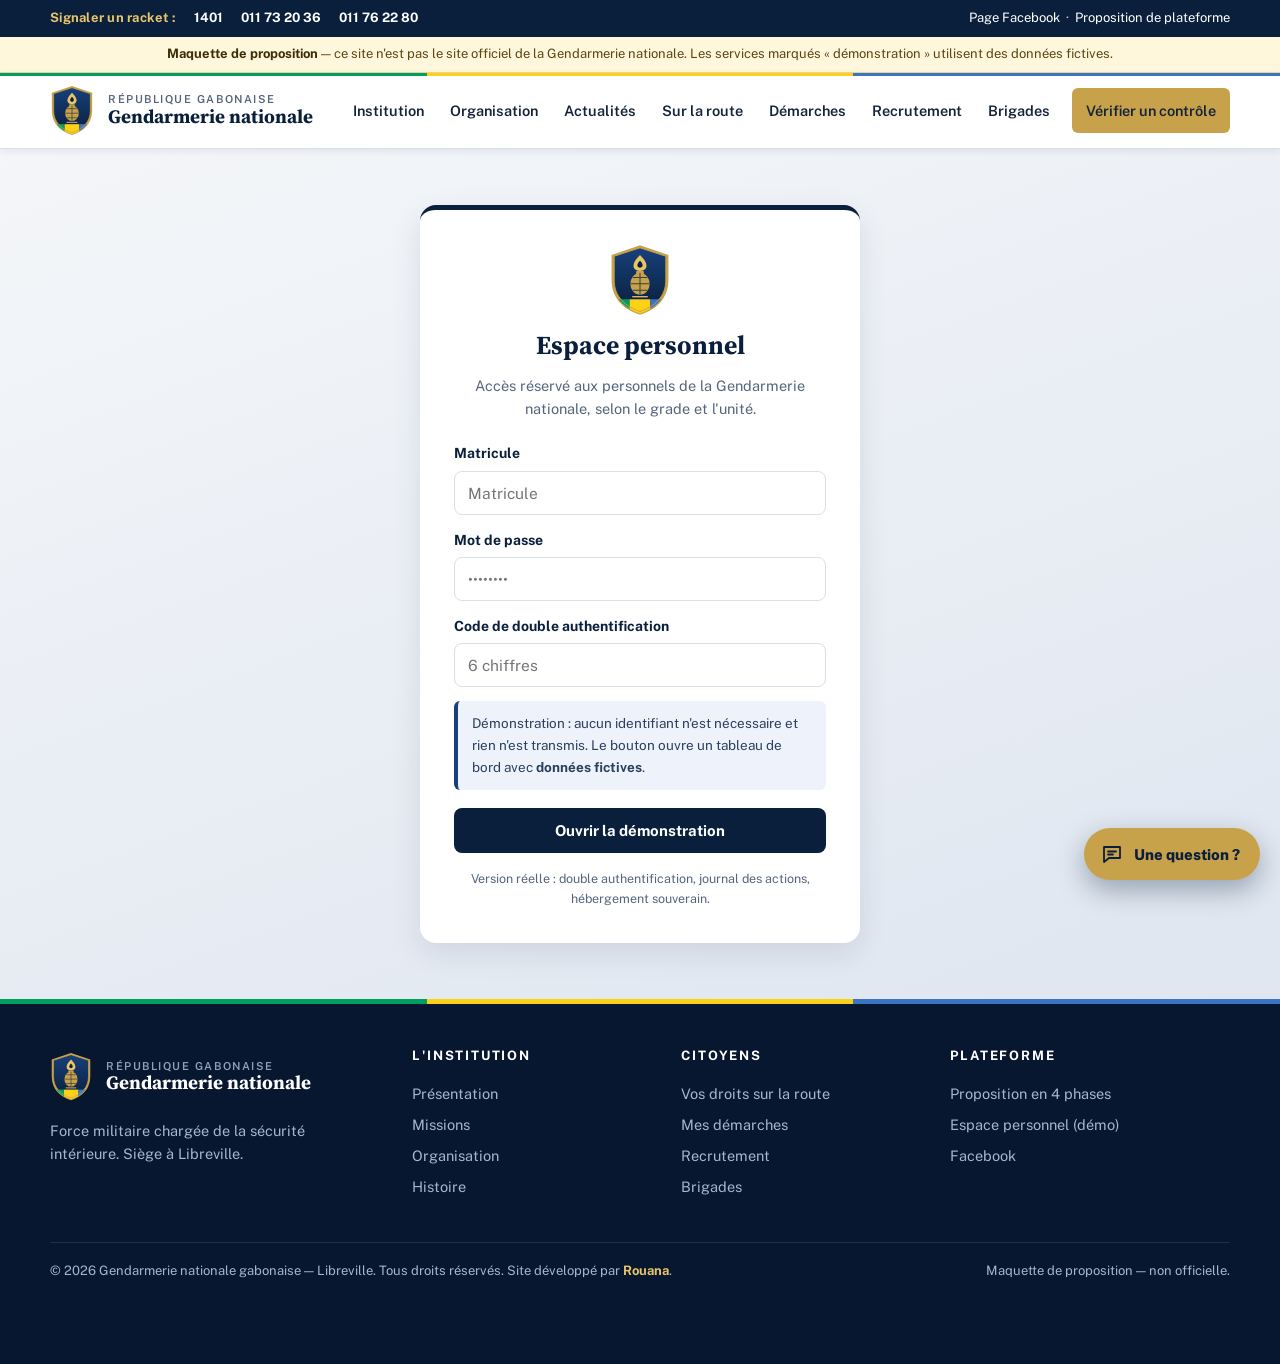
==== espace.html @ d7d55af2 "Maquette de site institutionnel — Gendarmerie nationale gabonaise Co-Authored-By: Claude <noreply@an" ====
<!doctype html>
<html lang="fr">
<head>
<meta charset="utf-8">
<meta name="viewport" content="width=device-width,initial-scale=1">
<title>Espace personnel (démonstration) — Gendarmerie nationale</title>
<meta name="description" content="Démonstration de l’espace de gestion interne sécurisé de la Gendarmerie nationale gabonaise, avec données fictives.">
<meta property="og:title" content="Espace personnel (démonstration) — Gendarmerie nationale">
<meta property="og:description" content="Un site officiel au service des citoyens : numéros utiles, vérification des contrôles, signalement, recrutement.">
<meta name="theme-color" content="#0a1f3c">
<link rel="icon" href="assets/img/emblem.svg" type="image/svg+xml">
<link rel="preconnect" href="https://fonts.googleapis.com">
<link rel="preconnect" href="https://fonts.gstatic.com" crossorigin>
<link href="https://fonts.googleapis.com/css2?family=Public+Sans:wght@400;500;600;700;800&family=Source+Serif+4:ital,opsz,wght@0,8..60,600;0,8..60,700;1,8..60,600&display=swap" rel="stylesheet">
<link rel="stylesheet" href="assets/css/style.css">
</head>
<body>
<a class="skip" href="#contenu">Aller au contenu</a>

<div class="util">
  <div class="wrap">
    <div class="util__sos"><strong>Signaler un racket :</strong>
      <a class="num" href="tel:1401">1401</a>
      <a class="num" href="tel:+24101732036">011 73 20 36</a>
      <a class="num" href="tel:+24101762280">011 76 22 80</a>
    </div>
    <div class="util__r"><a href="https://www.facebook.com/people/Gendarmerie-Nationale-Gabonaise-Officielle/100068923221450/" target="_blank" rel="noopener">Page Facebook</a> &nbsp;·&nbsp; <a href="plateforme.html">Proposition de plateforme</a></div>
  </div>
</div>
<div class="maquette"><b>Maquette de proposition</b> — ce site n'est pas le site officiel de la Gendarmerie nationale. Les services marqués « démonstration » utilisent des données fictives.</div>

<header class="header">
  <div class="tricolor" style="position:absolute;left:0;right:0;top:0;height:3px"></div>
  <div class="wrap">
    <a class="brand" href="index.html" aria-label="Gendarmerie nationale gabonaise — accueil">
      <img src="assets/img/emblem.svg" alt="">
      <span class="brand__t"><small>République gabonaise</small><b>Gendarmerie nationale</b></span>
    </a>
    <nav class="nav" id="nav" aria-label="Navigation principale">
      <a href="index.html#institution">Institution</a>
      <a href="index.html#organisation">Organisation</a>
      <a href="index.html#actualites">Actualités</a>
      <a href="index.html#route">Sur la route</a>
      <a href="index.html#demarches">Démarches</a>
      <a href="index.html#recrutement">Recrutement</a>
      <a href="index.html#brigades">Brigades</a>
      <a class="btn btn--gold btn--sm" href="index.html#route" style="margin-left:8px">Vérifier un contrôle</a>
    </nav>
    <button class="burger" id="burger" aria-label="Ouvrir le menu" aria-expanded="false"><span></span><span></span><span></span></button>
  </div>
</header>

<main id="contenu">
<div class="login" id="login">
  <div class="login__c">
    <img class="em" src="assets/img/emblem.svg" alt="">
    <h1>Espace personnel</h1>
    <p class="sub">Accès réservé aux personnels de la Gendarmerie nationale, selon le grade et l'unité.</p>
    <form id="login-f">
      <div class="fld"><label for="l-mat">Matricule</label><input id="l-mat" type="text" placeholder="Matricule" autocomplete="off"></div>
      <div class="fld"><label for="l-pw">Mot de passe</label><input id="l-pw" type="password" placeholder="••••••••" autocomplete="off"></div>
      <div class="fld"><label for="l-2fa">Code de double authentification</label><input id="l-2fa" type="text" inputmode="numeric" placeholder="6 chiffres" autocomplete="off"></div>
      <div class="notice">Démonstration : aucun identifiant n'est nécessaire et rien n'est transmis. Le bouton ouvre un tableau de bord avec <b>données fictives</b>.</div>
      <button class="btn btn--navy" type="submit" style="width:100%">Ouvrir la démonstration</button>
    </form>
    <p style="font-size:12.5px;color:var(--muted);text-align:center;margin:16px 0 0">Version réelle : double authentification, journal des actions, hébergement souverain.</p>
  </div>
</div>

<div class="dash" id="dash">
  <div class="dash__top"><div class="wrap">
    <div class="who">Connecté en tant que <b>Commandement — démonstration</b> · données fictives</div>
    <button class="btn btn--out btn--sm" id="logout" type="button">Se déconnecter</button>
  </div></div>
  <div class="wrap dash__layout">
    <nav class="side" aria-label="Modules">
      <a class="on" href="#" onclick="return false"><svg width="18" height="18"><use href="assets/img/icons.svg#i-grid"/></svg>Tableau de bord</a>
      <a href="#" onclick="return false"><svg width="18" height="18"><use href="assets/img/icons.svg#i-doc"/></svg>Ordres de mission</a>
      <a href="#" onclick="return false"><svg width="18" height="18"><use href="assets/img/icons.svg#i-wallet"/></svg>Contrôles et amendes</a>
      <a href="#" onclick="return false"><svg width="18" height="18"><use href="assets/img/icons.svg#i-alert"/></svg>Signalements</a>
      <a href="#" onclick="return false"><svg width="18" height="18"><use href="assets/img/icons.svg#i-users"/></svg>Recrutement</a>
      <a href="#" onclick="return false"><svg width="18" height="18"><use href="assets/img/icons.svg#i-badge"/></svg>Ressources humaines</a>
      <a href="#" onclick="return false"><svg width="18" height="18"><use href="assets/img/icons.svg#i-pin"/></svg>Brigades</a>
    </nav>
    <div>
      <div class="kpis">
        <div class="kpi"><small>Ordres de mission actifs</small><b>128</b><i class="up">exemple</i></div>
        <div class="kpi"><small>Amendes avec quittance</small><b>100 %</b><i class="up">objectif</i></div>
        <div class="kpi"><small>Signalements en cours</small><b>17</b><i class="dn">exemple</i></div>
        <div class="kpi"><small>Recrues suivies</small><b>954</b><i class="up">programme 2026</i></div>
      </div>
      <div class="panels">
        <div class="panel"><h3>Ordres de mission par légion (exemple)</h3>
          <div class="bars">
            <div class="bar-r"><span>Ouest</span><span class="tr"><i style="width:82%"></i></span><b>41</b></div>
            <div class="bar-r"><span>Centre-Ouest</span><span class="tr"><i style="width:56%"></i></span><b>28</b></div>
            <div class="bar-r"><span>Est</span><span class="tr"><i style="width:44%"></i></span><b>22</b></div>
            <div class="bar-r"><span>Nord</span><span class="tr"><i style="width:36%"></i></span><b>18</b></div>
            <div class="bar-r"><span>Sud</span><span class="tr"><i style="width:38%"></i></span><b>19</b></div>
          </div></div>
        <div class="panel"><h3>Signalements récents (exemple)</h3>
          <div class="rows">
            <div class="rw"><span>SR-102934 · Barrage non autorisé</span><span class="st a">À examiner</span></div>
            <div class="rw"><span>SR-102911 · Demande sans quittance</span><span class="st b">Enquête</span></div>
            <div class="rw"><span>SR-102870 · Matricule non visible</span><span class="st c">Traité</span></div>
            <div class="rw"><span>SR-102852 · Contrôle sans mission</span><span class="st b">Enquête</span></div>
          </div></div>
      </div>
      <p class="note-s">Tous les chiffres de cette page sont fictifs : ils illustrent la maquette de la phase 3 (gestion interne).</p>
    </div>
  </div>
</div>
<script>
(function(){
  var l=document.getElementById('login'),d=document.getElementById('dash');
  document.getElementById('login-f').addEventListener('submit',function(e){e.preventDefault();l.style.display='none';d.classList.add('on');window.scrollTo(0,0);});
  document.getElementById('logout').addEventListener('click',function(){d.classList.remove('on');l.style.display='';});
})();
</script>
</main>

<footer class="footer">
  <div class="tricolor"></div>
  <div class="wrap" style="padding-top:44px">
    <div class="footer__g">
      <div>
        <a class="brand" href="index.html"><img src="assets/img/emblem.svg" alt=""><span class="brand__t"><small>République gabonaise</small><b>Gendarmerie nationale</b></span></a>
        <p>Force militaire chargée de la sécurité intérieure. Siège à Libreville.</p>
      </div>
      <div><h4>L'institution</h4><a href="index.html#institution">Présentation</a><a href="index.html#missions">Missions</a><a href="index.html#organisation">Organisation</a><a href="index.html#histoire">Histoire</a></div>
      <div><h4>Citoyens</h4><a href="index.html#route">Vos droits sur la route</a><a href="index.html#demarches">Mes démarches</a><a href="index.html#recrutement">Recrutement</a><a href="index.html#brigades">Brigades</a></div>
      <div><h4>Plateforme</h4><a href="plateforme.html">Proposition en 4 phases</a><a href="espace.html">Espace personnel (démo)</a><a href="https://www.facebook.com/people/Gendarmerie-Nationale-Gabonaise-Officielle/100068923221450/" target="_blank" rel="noopener">Facebook</a></div>
    </div>
    <div class="footer__bar">
      <span>© 2026 Gendarmerie nationale gabonaise — Libreville. Tous droits réservés. Site développé par <b>Rouana</b>.</span>
      <span>Maquette de proposition — non officielle.</span>
    </div>
  </div>
</footer>

<script src="assets/js/main.js"></script>
<script src="assets/js/assistant.js"></script>
</body>
</html>
---- assets/css/style.css ----
/* Gendarmerie nationale gabonaise — proposition de site institutionnel */
:root{
  --navy:#0a1f3c; --navy-2:#102d56; --blue:#17407a; --blue-2:#2a5ea8;
  --gold:#c8a24a; --gold-2:#e8c46a; --gold-d:#8a6b1f;
  --paper:#ffffff; --bg:#f4f6f9; --bg-2:#e9edf3; --line:#d9dfe8;
  --ink:#14233a; --muted:#56657d;
  --green:#009e60; --yellow:#fcd116; --sky:#3a75c4;
  --ok:#0f7a4a; --alert:#b3261e; --alert-bg:#fdecea;
  --radius:10px; --shadow:0 10px 30px rgba(10,31,60,.10); --shadow-s:0 2px 8px rgba(10,31,60,.08);
  --head:'Source Serif 4','Georgia',serif; --body:'Public Sans','Segoe UI',system-ui,sans-serif;
}
*{box-sizing:border-box}
html{scroll-behavior:smooth;scroll-padding-top:96px}
body{margin:0;font-family:var(--body);color:var(--ink);background:var(--paper);line-height:1.6;font-size:16px;-webkit-font-smoothing:antialiased}
img{max-width:100%;display:block}
a{color:var(--blue);text-decoration-thickness:1px;text-underline-offset:3px}
a:hover{color:var(--blue-2)}
h1,h2,h3,h4{font-family:var(--head);color:var(--navy);line-height:1.18;margin:0 0 .5em;font-weight:700}
p{margin:0 0 1em}
:focus-visible{outline:3px solid var(--gold);outline-offset:2px;border-radius:4px}
.wrap{width:min(1180px,100% - 40px);margin-inline:auto}
.skip{position:absolute;left:-999px;top:8px;background:var(--gold);color:var(--navy);padding:10px 16px;z-index:200;border-radius:6px;font-weight:700}
.skip:focus{left:8px}

/* Bande tricolore */
.tricolor{height:5px;background:linear-gradient(90deg,var(--green) 0 33.33%,var(--yellow) 33.33% 66.66%,var(--sky) 66.66%)}

/* Barre utilitaire */
.util{background:var(--navy);color:#cdd6e4;font-size:13px}
.util .wrap{display:flex;justify-content:space-between;align-items:center;gap:16px;padding:8px 0;flex-wrap:wrap}
.util a{color:#fff;text-decoration:none}
.util a:hover{color:var(--gold-2)}
.util__sos{display:flex;gap:6px 18px;align-items:center;flex-wrap:wrap}
.util__sos strong{color:var(--gold-2);font-weight:700;letter-spacing:.02em}
.util__sos .num{font-weight:700;white-space:nowrap}
.maquette{background:#fff7dc;color:#5c4510;border-bottom:1px solid #ecd9a0;font-size:13px;text-align:center;padding:7px 16px}
.maquette b{color:#3d2d06}

/* En-tête */
.header{position:sticky;top:0;z-index:100;background:#fff;border-bottom:1px solid var(--line);box-shadow:var(--shadow-s)}
.header .wrap{display:flex;align-items:center;justify-content:space-between;gap:24px;padding:12px 0}
.brand{display:flex;align-items:center;gap:14px;text-decoration:none;color:var(--navy)}
.brand img{width:44px;height:auto}
.brand__t{display:flex;flex-direction:column;line-height:1.15}
.brand__t small{font-size:11px;letter-spacing:.14em;text-transform:uppercase;color:var(--muted);font-weight:600}
.brand__t b{font-family:var(--head);font-size:19px;color:var(--navy)}
.nav{display:flex;align-items:center;gap:2px}
.nav a{padding:9px 12px;text-decoration:none;color:var(--ink);font-weight:600;font-size:14.5px;border-radius:6px}
.nav a:hover{background:var(--bg);color:var(--blue)}
.nav a.on{color:var(--blue);box-shadow:inset 0 -3px 0 var(--gold)}
.btn{display:inline-flex;align-items:center;justify-content:center;gap:8px;padding:12px 20px;border-radius:8px;font-weight:700;font-size:15px;text-decoration:none;border:2px solid transparent;cursor:pointer;font-family:var(--body);transition:.18s}
.btn--gold{background:var(--gold);color:var(--navy)}
.btn--gold:hover{background:var(--gold-2);color:var(--navy);transform:translateY(-1px)}
.btn--navy{background:var(--navy);color:#fff}
.btn--navy:hover{background:var(--blue);color:#fff}
.btn--line{border-color:rgba(255,255,255,.55);color:#fff}
.btn--line:hover{background:#fff;color:var(--navy)}
.btn--out{border-color:var(--navy);color:var(--navy)}
.btn--out:hover{background:var(--navy);color:#fff}
.btn--sm{padding:9px 14px;font-size:14px}
.burger{display:none;background:none;border:2px solid var(--navy);border-radius:8px;width:44px;height:44px;cursor:pointer;color:var(--navy)}
.burger span{display:block;width:20px;height:2px;background:var(--navy);margin:4px auto;transition:.2s}

/* Héro */
.hero{position:relative;color:#fff;background:var(--navy);overflow:hidden}
.hero__bg{position:absolute;inset:0;background:url(../img/recrues.jpg) center 30%/cover}
.hero::before{content:"";position:absolute;inset:0;z-index:1;background:linear-gradient(95deg,rgba(10,31,60,.96) 0%,rgba(10,31,60,.88) 42%,rgba(10,31,60,.45) 100%)}
.hero .wrap{position:relative;z-index:2;padding:92px 0 150px;max-width:1180px}
.eyebrow{display:inline-flex;align-items:center;gap:10px;font-size:12.5px;font-weight:700;letter-spacing:.16em;text-transform:uppercase;color:var(--gold-2);margin-bottom:18px}
.eyebrow::before{content:"";width:28px;height:2px;background:var(--gold)}
.hero h1{color:#fff;font-size:clamp(34px,5.2vw,62px);max-width:16ch;letter-spacing:-.01em}
.hero h1 em{color:var(--gold-2);font-style:italic}
.hero p.lead{font-size:clamp(17px,1.6vw,20px);max-width:56ch;color:#dbe4f1;margin:18px 0 30px}
.hero__cta{display:flex;gap:12px;flex-wrap:wrap}

/* Accès rapides */
.quick{position:relative;z-index:5;margin-top:-92px}
.quick__grid{display:grid;grid-template-columns:repeat(5,1fr);gap:14px}
.qcard{background:#fff;border-radius:var(--radius);padding:22px 18px;box-shadow:var(--shadow);text-decoration:none;color:var(--ink);border-top:4px solid var(--gold);display:flex;flex-direction:column;gap:8px;transition:.2s}
.qcard:hover{transform:translateY(-4px);color:var(--ink);box-shadow:0 16px 38px rgba(10,31,60,.16)}
.qcard .ic{width:44px;height:44px;border-radius:10px;background:var(--bg);display:grid;place-items:center;color:var(--blue)}
.qcard .ic svg{width:24px;height:24px}
.qcard b{font-family:var(--head);font-size:18px;color:var(--navy);line-height:1.2}
.qcard span.d{font-size:13.5px;color:var(--muted);line-height:1.45}
.qcard--alert{border-top-color:var(--alert)}
.qcard--alert .ic{background:var(--alert-bg);color:var(--alert)}

/* Sections */
section{padding:88px 0}
.sec--alt{background:var(--bg)}
.sec--dark{background:var(--navy);color:#d3dcea}
.sec--dark h2,.sec--dark h3{color:#fff}
.kicker{font-size:12.5px;font-weight:700;letter-spacing:.16em;text-transform:uppercase;color:var(--gold-d);margin-bottom:10px;display:flex;gap:10px;align-items:center}
.kicker::before{content:"";width:28px;height:2px;background:var(--gold)}
.sec--dark .kicker{color:var(--gold-2)}
.sec-h{max-width:760px;margin-bottom:44px}
.sec-h h2{font-size:clamp(28px,3.4vw,42px)}
.sec-h p{color:var(--muted);font-size:17px}
.sec--dark .sec-h p{color:#b7c4d8}

/* Chiffres */
.stats{background:var(--navy);color:#fff;padding:0}
.stats__grid{display:grid;grid-template-columns:repeat(4,1fr)}
.stat{padding:36px 24px;border-left:1px solid rgba(255,255,255,.12);text-align:center}
.stat:first-child{border-left:0}
.stat b{display:block;font-family:var(--head);font-size:clamp(34px,4vw,50px);color:var(--gold-2);line-height:1}
.stat span{display:block;margin-top:8px;font-size:13.5px;color:#b9c6da;letter-spacing:.02em}

/* Institution */
.split{display:grid;grid-template-columns:1.15fr .85fr;gap:56px;align-items:start}
.fiche{background:#fff;border:1px solid var(--line);border-radius:var(--radius);overflow:hidden;box-shadow:var(--shadow-s)}
.fiche h3{margin:0;padding:16px 22px;background:var(--navy);color:#fff;font-size:17px}
.fiche dl{margin:0;padding:6px 22px 14px}
.fiche div{display:grid;grid-template-columns:130px 1fr;gap:14px;padding:12px 0;border-bottom:1px solid var(--bg-2);font-size:14.5px}
.fiche div:last-child{border-bottom:0}
.fiche dt{font-weight:700;color:var(--navy)}
.fiche dd{margin:0;color:var(--ink)}
.cmd{display:grid;grid-template-columns:230px 1fr;background:#fff;border:1px solid var(--line);border-radius:var(--radius);overflow:hidden;box-shadow:var(--shadow-s);margin-top:26px}
.cmd img{width:100%;height:100%;object-fit:cover;object-position:50% 22%;min-height:240px}
.cmd__b{padding:24px}
.cmd__b .tag{font-size:12px;letter-spacing:.14em;text-transform:uppercase;color:var(--gold-d);font-weight:700}
.cmd__b h3{font-size:24px;margin:6px 0 10px}
.cmd__b p{font-size:14.5px;color:var(--muted);margin:0}

/* Missions */
.mgrid{display:grid;grid-template-columns:repeat(3,1fr);gap:18px}
.mcard{background:#fff;border:1px solid var(--line);border-radius:var(--radius);padding:28px 24px;position:relative;overflow:hidden;transition:.2s}
.mcard:hover{border-color:var(--gold);box-shadow:var(--shadow);transform:translateY(-3px)}
.mcard .n{position:absolute;right:16px;top:8px;font-family:var(--head);font-size:56px;color:var(--bg-2);font-weight:700;line-height:1}
.mcard .ic{width:50px;height:50px;border-radius:12px;background:var(--navy);color:var(--gold-2);display:grid;place-items:center;margin-bottom:18px;position:relative}
.mcard .ic svg{width:26px;height:26px}
.mcard h3{font-size:20px;position:relative}
.mcard p{color:var(--muted);font-size:15px;margin:0;position:relative}

/* Organisation */
.org{display:grid;grid-template-columns:1fr 1fr;gap:48px;align-items:center}
.org__photo{position:relative;border-radius:var(--radius);overflow:hidden;box-shadow:var(--shadow)}
.org__photo img{width:100%;aspect-ratio:16/11;object-fit:cover}
.org__photo figcaption{position:absolute;left:0;right:0;bottom:0;padding:34px 18px 14px;background:linear-gradient(transparent,rgba(10,31,60,.9));color:#fff;font-size:13px}
.legions{display:grid;grid-template-columns:repeat(5,1fr);gap:10px;margin:26px 0 8px}
.leg{background:rgba(255,255,255,.07);border:1px solid rgba(255,255,255,.16);border-radius:8px;padding:14px 8px;text-align:center}
.leg b{display:block;font-family:var(--head);font-size:15px;color:#fff;line-height:1.2}
.leg small{color:var(--gold-2);font-size:11px;letter-spacing:.1em;text-transform:uppercase}
.units{list-style:none;margin:20px 0 0;padding:0;display:grid;grid-template-columns:1fr 1fr;gap:10px}
.units li{display:flex;gap:10px;align-items:flex-start;font-size:14.5px;color:#d3dcea}
.units li::before{content:"";flex:none;width:8px;height:8px;margin-top:8px;background:var(--gold);transform:rotate(45deg)}
.chain{display:flex;align-items:center;gap:8px;flex-wrap:wrap;margin:6px 0 22px;font-size:14px}
.chain span{background:rgba(255,255,255,.1);border:1px solid rgba(255,255,255,.2);padding:7px 12px;border-radius:999px;color:#fff;font-weight:600}
.chain i{color:var(--gold-2);font-style:normal}

/* Histoire */
.tl{position:relative;display:grid;grid-template-columns:repeat(5,1fr);gap:0;margin-top:10px}
.tl::before{content:"";position:absolute;left:0;right:0;top:14px;height:3px;background:linear-gradient(90deg,var(--green),var(--yellow),var(--sky))}
.tl__i{position:relative;padding:44px 16px 0 0}
.tl__i::before{content:"";position:absolute;top:6px;left:0;width:19px;height:19px;border-radius:50%;background:#fff;border:4px solid var(--navy)}
.tl__i b{font-family:var(--head);font-size:26px;color:var(--navy);display:block;line-height:1.1}
.tl__i p{font-size:14px;color:var(--muted);margin:8px 0 0}

/* Actualités */
.chips{display:flex;gap:8px;flex-wrap:wrap;margin:0 0 26px}
.chip{background:#fff;border:1px solid var(--line);color:var(--ink);padding:8px 16px;border-radius:999px;font-weight:600;font-size:14px;cursor:pointer;font-family:var(--body)}
.chip:hover{border-color:var(--navy)}
.chip.on{background:var(--navy);color:#fff;border-color:var(--navy)}
.ngrid{display:grid;grid-template-columns:repeat(3,1fr);gap:20px}
.news{background:#fff;border:1px solid var(--line);border-radius:var(--radius);overflow:hidden;display:flex;flex-direction:column;box-shadow:var(--shadow-s);transition:.2s}
.news:hover{box-shadow:var(--shadow);transform:translateY(-3px)}
.news[hidden]{display:none}
.news__img{aspect-ratio:16/9;background:var(--navy) center/cover;position:relative}
.news__img.ph{display:grid;place-items:center;color:var(--gold-2);background:linear-gradient(135deg,var(--navy),var(--blue))}
.news__img.ph svg{width:54px;height:54px;opacity:.9}
.news__img .cat{position:absolute;left:12px;top:12px;background:var(--gold);color:var(--navy);font-size:11.5px;font-weight:800;letter-spacing:.08em;text-transform:uppercase;padding:5px 10px;border-radius:4px}
.news__b{padding:20px;display:flex;flex-direction:column;gap:8px;flex:1}
.news time{font-size:12.5px;color:var(--muted);font-weight:600;letter-spacing:.03em}
.news h3{font-size:19px;margin:0}
.news p{font-size:14.5px;color:var(--muted);margin:0;flex:1}
.news a.more{font-weight:700;font-size:14px;text-decoration:none;margin-top:6px}
.news a.more::after{content:" →"}
.news--big{grid-column:span 2;flex-direction:row}
.news--big .news__img{aspect-ratio:auto;width:46%;min-height:260px}

/* Sur la route */
.route{display:grid;grid-template-columns:1fr 1fr;gap:48px;align-items:start}
.rights{list-style:none;margin:0;padding:0;display:grid;gap:12px}
.rights li{display:grid;grid-template-columns:42px 1fr;gap:14px;background:#fff;border:1px solid var(--line);border-left:4px solid var(--green);border-radius:8px;padding:16px 18px;font-size:15px}
.rights li .k{width:42px;height:42px;border-radius:50%;background:#e6f6ee;color:var(--ok);display:grid;place-items:center;font-weight:800}
.rights li b{color:var(--navy);display:block}
.verify{background:var(--navy);color:#fff;border-radius:14px;padding:30px;position:sticky;top:110px;box-shadow:var(--shadow)}
.verify h3{color:#fff;font-size:24px}
.verify .demo-tag{display:inline-block;background:var(--gold);color:var(--navy);font-size:11px;font-weight:800;letter-spacing:.1em;padding:4px 9px;border-radius:4px;text-transform:uppercase;margin-bottom:12px}
.verify p{color:#b7c4d8;font-size:15px}
.verify form{display:flex;gap:10px;flex-wrap:wrap;margin:16px 0 10px}
.verify input{flex:1;min-width:180px;padding:13px 14px;border-radius:8px;border:2px solid rgba(255,255,255,.2);background:rgba(255,255,255,.08);color:#fff;font-size:16px;font-family:var(--body)}
.verify input::placeholder{color:#8fa3c0}
.verify input:focus{outline:none;border-color:var(--gold)}
.verify .try{background:none;border:0;color:var(--gold-2);cursor:pointer;font-size:13.5px;text-decoration:underline;padding:0;font-family:var(--body)}
.vres{margin-top:18px;border-radius:10px;padding:18px;display:none;font-size:14.5px}
.vres.ok{display:block;background:#e6f6ee;color:#0d4f31}
.vres.ko{display:block;background:var(--alert-bg);color:#7a1a14}
.vres h4{font-size:18px;margin:0 0 8px;color:inherit;font-family:var(--body)}
.vres dl{margin:0;display:grid;grid-template-columns:110px 1fr;gap:5px 10px}
.vres dt{font-weight:700}.vres dd{margin:0}
.vres .note{margin:10px 0 0;font-size:12.5px;opacity:.85}

/* Démarches */
.dgrid{display:grid;grid-template-columns:1fr 1.1fr;gap:34px;align-items:start}
.dlist{display:grid;gap:12px}
.dline{background:#fff;border:1px solid var(--line);border-radius:10px;padding:18px 20px;display:flex;gap:16px;align-items:center}
.dline .ic{flex:none;width:46px;height:46px;border-radius:10px;background:var(--bg);color:var(--blue);display:grid;place-items:center}
.dline .ic svg{width:24px;height:24px}
.dline b{font-family:var(--head);font-size:17px;color:var(--navy);display:block}
.dline span{font-size:13.5px;color:var(--muted)}
.dline .soon{margin-left:auto;font-size:11px;font-weight:800;letter-spacing:.08em;text-transform:uppercase;background:var(--bg-2);color:var(--muted);padding:5px 10px;border-radius:999px;white-space:nowrap}
.form{background:#fff;border:1px solid var(--line);border-radius:14px;padding:30px;box-shadow:var(--shadow)}
.form h3{font-size:24px}
.form .sub{color:var(--muted);font-size:14.5px;margin-bottom:20px}
.frow{display:grid;grid-template-columns:1fr 1fr;gap:14px}
.fld{display:flex;flex-direction:column;gap:6px;margin-bottom:14px}
.fld label{font-weight:700;font-size:14px;color:var(--navy)}
.fld label small{font-weight:500;color:var(--muted)}
.fld input,.fld select,.fld textarea{padding:12px 13px;border:1.5px solid var(--line);border-radius:8px;font-size:15.5px;font-family:var(--body);background:#fff;color:var(--ink);width:100%}
.fld input:focus,.fld select:focus,.fld textarea:focus{outline:none;border-color:var(--blue);box-shadow:0 0 0 3px rgba(23,64,122,.15)}
.fld textarea{min-height:100px;resize:vertical}
.notice{background:#eef3fb;border-left:4px solid var(--blue);padding:12px 14px;border-radius:6px;font-size:13.5px;color:#2b3f5e;margin:6px 0 18px}
.sent{display:none;text-align:center;padding:26px 6px}
.sent.on{display:block}
.sent .big{width:64px;height:64px;border-radius:50%;background:#e6f6ee;color:var(--ok);display:grid;place-items:center;margin:0 auto 14px;font-size:30px;font-weight:800}
.sent code{display:inline-block;background:var(--bg);padding:8px 16px;border-radius:6px;font-size:20px;letter-spacing:.08em;font-weight:700;color:var(--navy);margin:6px 0 12px}

/* Recrutement */
.rec{display:grid;grid-template-columns:1fr 1fr;gap:48px;align-items:center}
.rec__photo{border-radius:var(--radius);overflow:hidden;box-shadow:var(--shadow)}
.rec__photo img{width:100%;aspect-ratio:4/3;object-fit:cover}
.steps{counter-reset:s;list-style:none;margin:22px 0;padding:0;display:grid;gap:12px}
.steps li{counter-increment:s;display:grid;grid-template-columns:40px 1fr;gap:14px;align-items:start;font-size:15px}
.steps li::before{content:counter(s);width:40px;height:40px;border-radius:50%;background:var(--navy);color:var(--gold-2);font-family:var(--head);font-weight:700;font-size:18px;display:grid;place-items:center}
.warn{background:var(--alert-bg);border:1px solid #f1c2bd;border-left:5px solid var(--alert);border-radius:8px;padding:14px 18px;font-size:14.5px;color:#6a1812;margin-top:6px}

/* Brigades */
.prov{display:grid;grid-template-columns:repeat(3,1fr);gap:14px}
.pv{background:#fff;border:1px solid var(--line);border-radius:10px;padding:18px 20px;display:flex;gap:14px;align-items:center;transition:.2s}
.pv:hover{border-color:var(--gold);box-shadow:var(--shadow-s)}
.pv .pin{flex:none;width:40px;height:40px;border-radius:50%;background:var(--navy);color:var(--gold-2);display:grid;place-items:center}
.pv .pin svg{width:20px;height:20px}
.pv b{font-family:var(--head);font-size:17px;color:var(--navy);display:block;line-height:1.2}
.pv span{font-size:13px;color:var(--muted)}
.note-s{margin-top:20px;font-size:14px;color:var(--muted);background:#fff;border:1px dashed var(--line);border-radius:8px;padding:14px 18px}

/* Contact / bandeau SOS */
.sos{background:linear-gradient(120deg,var(--navy),var(--blue));color:#fff;padding:64px 0}
.sos__g{display:grid;grid-template-columns:1.1fr 1fr;gap:40px;align-items:center}
.sos h2{color:#fff;font-size:clamp(26px,3vw,38px)}
.sos p{color:#c5d2e6}
.sos__nums{display:grid;gap:12px}
.snum{display:flex;justify-content:space-between;align-items:center;gap:14px;background:rgba(255,255,255,.1);border:1px solid rgba(255,255,255,.2);border-radius:10px;padding:16px 20px;text-decoration:none;color:#fff;transition:.2s}
.snum:hover{background:var(--gold);color:var(--navy)}
.snum small{display:block;font-size:12px;letter-spacing:.1em;text-transform:uppercase;opacity:.8}
.snum b{font-family:var(--head);font-size:26px;line-height:1.1}

/* Pied de page */
.footer{background:#071730;color:#a8b6cc;padding:56px 0 0;font-size:14.5px}
.footer__g{display:grid;grid-template-columns:1.4fr 1fr 1fr 1.2fr;gap:36px;padding-bottom:40px}
.footer h4{color:#fff;font-family:var(--body);font-size:13px;letter-spacing:.14em;text-transform:uppercase;margin-bottom:14px}
.footer a{color:#a8b6cc;text-decoration:none;display:block;padding:4px 0}
.footer a:hover{color:var(--gold-2)}
.footer .brand{margin-bottom:14px}
.footer .brand__t b{color:#fff}.footer .brand__t small{color:#8fa0bb}
.footer__bar{border-top:1px solid rgba(255,255,255,.1);padding:18px 0;font-size:13px;display:flex;justify-content:space-between;gap:12px;flex-wrap:wrap}
.footer__bar b{color:var(--gold-2)}

/* Assistant */
.chat-fab{position:fixed;right:20px;bottom:20px;z-index:150;display:flex;align-items:center;gap:10px;background:var(--gold);color:var(--navy);border:0;border-radius:999px;padding:14px 20px 14px 16px;font-weight:800;font-size:15px;cursor:pointer;box-shadow:0 10px 28px rgba(10,31,60,.35);font-family:var(--body)}
.chat-fab:hover{background:var(--gold-2)}
.chat-fab svg{width:24px;height:24px}
.chat{position:fixed;right:20px;bottom:90px;z-index:151;width:min(390px,100vw - 24px);height:min(560px,calc(100vh - 120px));background:#fff;border-radius:16px;box-shadow:0 24px 70px rgba(10,31,60,.35);display:none;flex-direction:column;overflow:hidden;border:1px solid var(--line)}
.chat.on{display:flex}
.chat__h{background:var(--navy);color:#fff;padding:14px 16px;display:flex;align-items:center;gap:12px}
.chat__h img{width:34px;background:#fff;border-radius:6px;padding:3px}
.chat__h b{display:block;font-family:var(--head);font-size:17px;line-height:1.1}
.chat__h small{color:#b7c4d8;font-size:12px}
.chat__x{margin-left:auto;background:none;border:0;color:#fff;font-size:26px;cursor:pointer;line-height:1;width:36px;height:36px}
.chat__m{flex:1;overflow:auto;padding:16px;background:var(--bg);display:flex;flex-direction:column;gap:10px}
.msg{max-width:86%;padding:11px 14px;border-radius:14px;font-size:14.5px;line-height:1.5}
.msg.bot{background:#fff;border:1px solid var(--line);border-bottom-left-radius:4px;align-self:flex-start}
.msg.me{background:var(--blue);color:#fff;border-bottom-right-radius:4px;align-self:flex-end}
.msg a{font-weight:700}
.msg ul{margin:6px 0 0;padding-left:18px}
.qr{display:flex;flex-wrap:wrap;gap:6px;padding:0 16px 10px;background:var(--bg)}
.qr button{background:#fff;border:1.5px solid var(--blue);color:var(--blue);border-radius:999px;padding:6px 12px;font-size:13px;font-weight:600;cursor:pointer;font-family:var(--body)}
.qr button:hover{background:var(--blue);color:#fff}
.chat__f{display:flex;gap:8px;padding:12px;border-top:1px solid var(--line);background:#fff}
.chat__f input{flex:1;padding:11px 14px;border:1.5px solid var(--line);border-radius:999px;font-size:15px;font-family:var(--body);min-width:0}
.chat__f input:focus{outline:none;border-color:var(--blue)}
.chat__f button{background:var(--navy);color:#fff;border:0;border-radius:999px;padding:0 18px;font-weight:700;cursor:pointer;font-family:var(--body)}
.chat__d{font-size:11.5px;color:var(--muted);text-align:center;padding:0 12px 10px;background:#fff}

/* Apparitions */
.reveal{opacity:0;transform:translateY(22px);transition:opacity .7s ease,transform .7s ease}
.reveal.is-visible{opacity:1;transform:none}
@media (prefers-reduced-motion:reduce){.reveal{opacity:1;transform:none;transition:none}html{scroll-behavior:auto}}

/* Page plateforme / espace */
.pagehead{background:var(--navy);color:#fff;padding:64px 0 56px;position:relative;overflow:hidden}
.pagehead::after{content:"";position:absolute;right:-60px;top:-40px;width:340px;height:380px;background:url(../img/emblem.svg) center/contain no-repeat;opacity:.07}
.pagehead h1{color:#fff;font-size:clamp(30px,4vw,48px);max-width:20ch}
.pagehead p{color:#c5d2e6;max-width:62ch;font-size:18px;margin:0}
.levels{display:grid;grid-template-columns:repeat(3,1fr);gap:20px}
.lvl{background:#fff;border:1px solid var(--line);border-radius:14px;padding:28px;border-top:5px solid var(--gold);box-shadow:var(--shadow-s)}
.lvl .no{font-family:var(--head);font-size:44px;color:var(--bg-2);font-weight:700;line-height:1}
.lvl h3{font-size:22px;margin:6px 0 4px}
.lvl .for{font-size:13px;color:var(--gold-d);font-weight:700;letter-spacing:.08em;text-transform:uppercase;margin-bottom:12px}
.lvl ul,.ideas ul{margin:0;padding:0;list-style:none;display:grid;gap:9px}
.lvl li,.ideas li{position:relative;padding-left:22px;font-size:14.8px}
.lvl li::before,.ideas li::before{content:"";position:absolute;left:0;top:9px;width:8px;height:8px;background:var(--gold);transform:rotate(45deg)}
.road{display:grid;grid-template-columns:repeat(4,1fr);gap:0;position:relative}
.ph{position:relative;padding:0 18px 0 0}
.ph .bar{height:8px;background:var(--gold);margin-bottom:18px;border-radius:4px;opacity:.35}
.ph:nth-child(1) .bar{opacity:1}.ph:nth-child(2) .bar{opacity:.75}.ph:nth-child(3) .bar{opacity:.55}
.ph small{color:var(--gold-2);letter-spacing:.14em;text-transform:uppercase;font-size:12px;font-weight:700}
.ph h3{font-size:20px;margin:4px 0 8px}
.ph p{font-size:14.5px;color:#b7c4d8}
.bench{display:grid;grid-template-columns:repeat(2,1fr);gap:16px}
.bm{background:#fff;border:1px solid var(--line);border-radius:12px;padding:22px;display:flex;flex-direction:column;gap:6px}
.bm .fl{font-size:12px;letter-spacing:.12em;text-transform:uppercase;font-weight:800;color:var(--gold-d)}
.bm b{font-family:var(--head);font-size:19px;color:var(--navy)}
.bm p{margin:0;color:var(--muted);font-size:14.8px;flex:1}
.ideas{background:#fff;border:1px solid var(--line);border-radius:14px;padding:30px}
.ideas li b{color:var(--navy)}

/* Espace personnel (démo) */
.login{min-height:calc(100vh - 160px);display:grid;place-items:center;padding:56px 20px;background:linear-gradient(160deg,var(--bg),#dfe6f0)}
.login__c{width:min(440px,100%);background:#fff;border-radius:16px;box-shadow:var(--shadow);padding:34px;border-top:5px solid var(--navy)}
.login__c .em{width:62px;margin:0 auto 14px}
.login__c h1{font-size:26px;text-align:center}
.login__c .sub{text-align:center;color:var(--muted);font-size:14.5px;margin-bottom:22px}
.dash{display:none;background:var(--bg);min-height:calc(100vh - 160px)}
.dash.on{display:block}
.dash__top{background:#fff;border-bottom:1px solid var(--line)}
.dash__top .wrap{display:flex;justify-content:space-between;align-items:center;padding:14px 0;gap:12px;flex-wrap:wrap}
.dash__top .who{font-size:14px;color:var(--muted)}.dash__top .who b{color:var(--navy)}
.dash__layout{display:grid;grid-template-columns:240px 1fr;gap:26px;padding:28px 0 64px}
.side{background:#fff;border:1px solid var(--line);border-radius:12px;padding:12px;align-self:start}
.side a{display:flex;gap:10px;align-items:center;padding:11px 12px;text-decoration:none;color:var(--ink);font-weight:600;font-size:14.5px;border-radius:8px}
.side a:hover{background:var(--bg)}
.side a.on{background:var(--navy);color:#fff}
.kpis{display:grid;grid-template-columns:repeat(4,1fr);gap:14px;margin-bottom:20px}
.kpi{background:#fff;border:1px solid var(--line);border-radius:12px;padding:18px}
.kpi small{color:var(--muted);font-size:13px;font-weight:600}
.kpi b{display:block;font-family:var(--head);font-size:32px;color:var(--navy);line-height:1.1;margin:4px 0}
.kpi i{font-style:normal;font-size:12.5px;font-weight:700}
.kpi i.up{color:var(--ok)}.kpi i.dn{color:var(--alert)}
.panels{display:grid;grid-template-columns:1.2fr 1fr;gap:16px}
.panel{background:#fff;border:1px solid var(--line);border-radius:12px;padding:22px}
.panel h3{font-size:18px;margin-bottom:14px}
.bars{display:grid;gap:12px}
.bar-r{display:grid;grid-template-columns:110px 1fr 44px;gap:12px;align-items:center;font-size:14px}
.bar-r .tr{height:12px;background:var(--bg-2);border-radius:6px;overflow:hidden}
.bar-r .tr i{display:block;height:100%;background:linear-gradient(90deg,var(--blue),var(--blue-2));border-radius:6px}
.rows{display:grid;gap:0}
.rw{display:flex;justify-content:space-between;gap:10px;padding:11px 0;border-bottom:1px solid var(--bg-2);font-size:14px}
.rw:last-child{border-bottom:0}
.st{font-size:11.5px;font-weight:800;letter-spacing:.05em;text-transform:uppercase;padding:3px 9px;border-radius:999px;white-space:nowrap;height:fit-content}
.st.a{background:#fff3d6;color:#7a5a08}.st.b{background:#e4edfb;color:#17407a}.st.c{background:#e6f6ee;color:#0d6a40}

/* Responsive */
@media (max-width:1100px){
  .quick__grid{grid-template-columns:repeat(3,1fr)}
  .mgrid,.ngrid,.levels{grid-template-columns:repeat(2,1fr)}
  .nav a{padding:9px 8px;font-size:14px}
  .footer__g{grid-template-columns:1fr 1fr}
}
@media (max-width:900px){
  .burger{display:block}
  .nav{position:fixed;inset:0 0 0 auto;width:min(320px,86vw);background:#fff;flex-direction:column;align-items:stretch;padding:80px 18px 24px;gap:2px;transform:translateX(105%);transition:.28s;box-shadow:-10px 0 40px rgba(10,31,60,.25);z-index:120;overflow:auto}
  .nav.open{transform:none}
  .nav a{padding:14px;font-size:16px;border-bottom:1px solid var(--bg-2);border-radius:0}
  .nav a.on{box-shadow:none;color:var(--blue)}
  .burger{position:relative;z-index:130}
  .split,.org,.route,.dgrid,.rec,.sos__g,.panels{grid-template-columns:1fr}
  .verify{position:static}
  .stats__grid{grid-template-columns:repeat(2,1fr)}
  .stat:nth-child(3){border-left:0}
  .stat{border-top:1px solid rgba(255,255,255,.12)}
  .stat:nth-child(-n+2){border-top:0}
  .tl{grid-template-columns:1fr;gap:6px}
  .tl::before{left:9px;right:auto;top:0;bottom:0;width:3px;height:auto;background:linear-gradient(180deg,var(--green),var(--yellow),var(--sky))}
  .tl__i{padding:0 0 22px 40px}
  .tl__i::before{top:2px}
  .road{grid-template-columns:1fr 1fr;gap:26px 10px}
  .dash__layout{grid-template-columns:1fr}
  .side{display:flex;overflow:auto;gap:4px}.side a{white-space:nowrap}
  .kpis{grid-template-columns:repeat(2,1fr)}
  .news--big{grid-column:auto;flex-direction:column}.news--big .news__img{width:100%;min-height:0;aspect-ratio:16/9}
  .ngrid{grid-template-columns:1fr}
}
@media (max-width:640px){
  section{padding:60px 0}
  .hero .wrap{padding:60px 0 130px}
  .quick{margin-top:-70px}
  .quick__grid,.mgrid,.levels,.prov,.bench,.footer__g,.road{grid-template-columns:1fr}
  .quick__grid{gap:10px}
  .qcard{flex-direction:row;align-items:center;gap:14px;padding:16px}
  .qcard .ic{flex:none}
  .legions{grid-template-columns:repeat(2,1fr)}
  .units{grid-template-columns:1fr}
  .cmd{grid-template-columns:1fr}.cmd img{height:280px}
  .frow{grid-template-columns:1fr}
  .fiche div{grid-template-columns:1fr;gap:2px}
  .brand__t b{font-size:16px}.brand img{width:38px}
  .util .wrap{justify-content:center;text-align:center}
  .util__r{display:none}
  .chat-fab span{display:none}.chat-fab{padding:15px}
  .chat{right:12px;bottom:84px}
  .dline{flex-wrap:wrap}.dline .soon{margin-left:62px}
  .kpis{grid-template-columns:1fr 1fr}
  .bar-r{grid-template-columns:84px 1fr 38px}
  .verify,.form{padding:22px}
  .vres dl{grid-template-columns:1fr}
}

/* Correctifs */
.cmd__i{overflow:hidden;min-height:240px;background:var(--navy)}
.cmd__i img{transform:scale(1.22);transform-origin:50% 6%}
.news--full{grid-column:1/-1;flex-direction:row}
.news--full .news__img{aspect-ratio:auto;width:34%;min-height:170px}
.footer{padding-top:0;padding-bottom:64px}
.footer .brand{display:flex}
.footer .brand img{width:42px}
.rec__photo img{object-position:80% 40%;transform:scale(1.35);transform-origin:80% 40%}
.rec__photo{overflow:hidden}
@media (max-width:900px){.news--full{flex-direction:column}.news--full .news__img{width:100%;min-height:0;aspect-ratio:16/9}}
.cmd__i{position:relative}.cmd__i img{position:absolute;inset:0;width:100%;height:100%}
.vres p{color:inherit}.vres .note{color:inherit;opacity:.8}
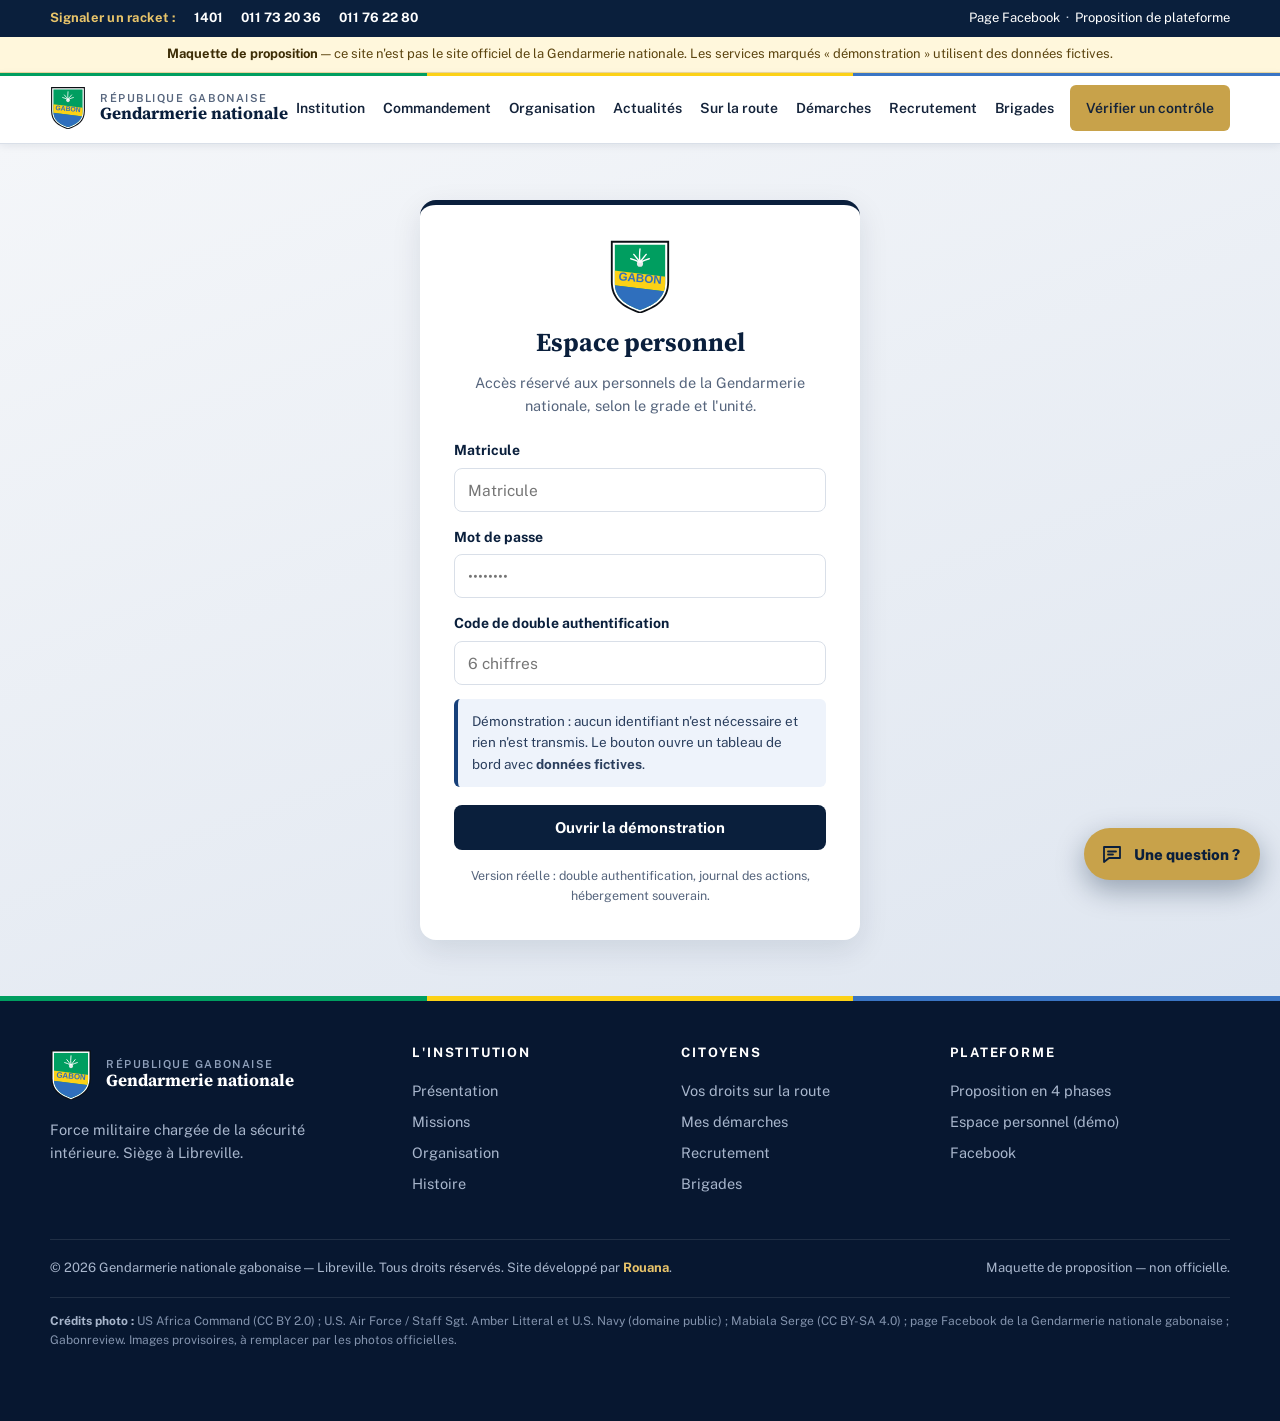
==== commit 3bb78f75: "Vrai écusson, haut commandement (généraux), unités, galerie photos Co-Authored-By: Claude <noreply@a" ====
--- a/espace.html
+++ b/espace.html
@@ -38,6 +38,7 @@
     </a>
     <nav class="nav" id="nav" aria-label="Navigation principale">
       <a href="index.html#institution">Institution</a>
+      <a href="index.html#commandement">Commandement</a>
       <a href="index.html#organisation">Organisation</a>
       <a href="index.html#actualites">Actualités</a>
       <a href="index.html#route">Sur la route</a>
@@ -135,6 +136,7 @@
       <span>© 2026 Gendarmerie nationale gabonaise — Libreville. Tous droits réservés. Site développé par <b>Rouana</b>.</span>
       <span>Maquette de proposition — non officielle.</span>
     </div>
+    <p class="credits"><b>Crédits photo :</b> US Africa Command (CC BY 2.0) ; U.S. Air Force / Staff Sgt. Amber Litteral et U.S. Navy (domaine public) ; Mabiala Serge (CC BY-SA 4.0) ; page Facebook de la Gendarmerie nationale gabonaise ; Gabonreview. Images provisoires, à remplacer par les photos officielles.</p>
   </div>
 </footer>
 
--- a/assets/css/style.css
+++ b/assets/css/style.css
@@ -430,3 +430,81 @@
 @media (max-width:900px){.news--full{flex-direction:column}.news--full .news__img{width:100%;min-height:0;aspect-ratio:16/9}}
 .cmd__i{position:relative}.cmd__i img{position:absolute;inset:0;width:100%;height:100%}
 .vres p{color:inherit}.vres .note{color:inherit;opacity:.8}
+
+/* ===== Images : héro diaporama, commandement, unités, galerie ===== */
+.brand img{width:36px}
+.hero__bg{background:none}
+.hero__bg .slide{position:absolute;inset:0;background-size:cover;background-position:center 35%;opacity:0;animation:heroFade 21s infinite}
+.hero__bg .s1{animation-delay:0s;background-position:center 30%}
+.hero__bg .s2{animation-delay:7s;background-position:center 45%}
+.hero__bg .s3{animation-delay:14s;background-position:center 30%}
+@keyframes heroFade{0%{opacity:0;transform:scale(1.04)}6%{opacity:1}33%{opacity:1}39%{opacity:0;transform:scale(1.0)}100%{opacity:0}}
+.hero__bg .slide{transition:transform 8s linear}
+.hero::before{background:linear-gradient(95deg,rgba(10,31,60,.94) 0%,rgba(10,31,60,.80) 38%,rgba(10,31,60,.30) 75%,rgba(10,31,60,.12) 100%)}
+@media (prefers-reduced-motion:reduce){.hero__bg .slide{animation:none}.hero__bg .s1{opacity:1}}
+
+.hq{margin:26px 0 0;border-radius:var(--radius);overflow:hidden;box-shadow:var(--shadow);position:relative}
+.hq img{width:100%;aspect-ratio:3/2;object-fit:cover}
+.hq figcaption{position:absolute;left:0;right:0;bottom:0;padding:34px 18px 14px;background:linear-gradient(transparent,rgba(10,31,60,.9));color:#fff;font-size:13.5px}
+
+.gen{display:grid;grid-template-columns:1fr 1fr;gap:24px}
+.gcard{background:rgba(255,255,255,.06);border:1px solid rgba(255,255,255,.14);border-radius:14px;overflow:hidden;display:flex;flex-direction:column;transition:.25s}
+.gcard:hover{transform:translateY(-4px);border-color:var(--gold)}
+.gcard__i{height:400px;overflow:hidden;position:relative;background:var(--navy-2)}
+.gcard__i img{width:100%;height:100%;object-fit:cover}
+.gcard:first-child .gcard__i img{transform:scale(1.2);transform-origin:50% 0}
+.gcard__i::after{content:"";position:absolute;left:0;right:0;bottom:0;height:40%;background:linear-gradient(transparent,rgba(10,31,60,.55))}
+.gcard__b{padding:26px 28px 30px}
+.gcard .tag{display:inline-block;font-size:12px;font-weight:800;letter-spacing:.12em;text-transform:uppercase;color:var(--gold-2);margin-bottom:8px}
+.gcard h3{font-size:clamp(24px,2.4vw,32px);margin:0 0 10px;color:#fff}
+.gcard p{margin:0;color:#c3d0e3;font-size:15.5px}
+.revue{margin:24px 0 0;border-radius:14px;overflow:hidden;position:relative;box-shadow:0 20px 50px rgba(0,0,0,.35)}
+.revue img{width:100%;height:clamp(260px,38vw,520px);object-fit:cover;object-position:50% 38%}
+.revue figcaption{position:absolute;left:0;right:0;bottom:0;padding:44px 24px 16px;background:linear-gradient(transparent,rgba(5,15,32,.92));color:#fff;font-size:14px}
+
+.ucards{display:grid;grid-template-columns:repeat(3,1fr);gap:22px}
+.ucard{background:#fff;border:1px solid var(--line);border-radius:14px;overflow:hidden;box-shadow:var(--shadow-s);transition:.25s}
+.ucard:hover{transform:translateY(-5px);box-shadow:var(--shadow)}
+.ucard__i{aspect-ratio:4/3;overflow:hidden}
+.ucard__i img{width:100%;height:100%;object-fit:cover;transition:transform .6s}
+.ucard:hover .ucard__i img{transform:scale(1.06)}
+.ucard__b{padding:22px}
+.ucard h3{font-size:21px}
+.ucard p{margin:0;color:var(--muted);font-size:15px}
+
+.mosaic{display:grid;grid-template-columns:repeat(4,1fr);grid-auto-rows:230px;gap:12px}
+.m{margin:0;position:relative;overflow:hidden;border-radius:10px;cursor:zoom-in;background:var(--navy-2)}
+.m--w{grid-column:span 2}
+.m img{width:100%;height:100%;object-fit:cover;transition:transform .6s}
+.m:hover img{transform:scale(1.07)}
+.m figcaption{position:absolute;left:0;right:0;bottom:0;padding:34px 14px 12px;background:linear-gradient(transparent,rgba(5,15,32,.9));color:#fff;font-size:13px;opacity:0;transform:translateY(8px);transition:.3s}
+.m:hover figcaption,.m:focus-within figcaption{opacity:1;transform:none}
+.lb{position:fixed;inset:0;z-index:300;background:rgba(5,12,24,.94);display:none;align-items:center;justify-content:center;flex-direction:column;padding:24px;gap:14px}
+.lb.on{display:flex}
+.lb img{max-width:min(1200px,94vw);max-height:78vh;border-radius:8px;box-shadow:0 20px 60px rgba(0,0,0,.5)}
+.lb p{color:#dbe4f1;margin:0;font-size:15px;text-align:center;max-width:70ch}
+.lb button{position:absolute;top:16px;right:20px;background:none;border:0;color:#fff;font-size:38px;cursor:pointer;line-height:1}
+.credits{border-top:1px solid rgba(255,255,255,.1);margin:0;padding:14px 0 6px;font-size:12px;color:#8393ad}
+.credits b{color:#a8b6cc}
+
+@media (max-width:1200px){.nav a{padding:9px 7px;font-size:13.5px}.nav .btn{margin-left:4px!important}}
+@media (max-width:900px){.gen{grid-template-columns:1fr}.ucards{grid-template-columns:1fr}.mosaic{grid-template-columns:repeat(2,1fr);grid-auto-rows:170px}.gcard__i{height:340px}}
+@media (max-width:640px){.mosaic{grid-auto-rows:150px;gap:8px}.m figcaption{opacity:1;transform:none;font-size:11.5px;padding:24px 10px 8px}}
+
+/* Menu compact dès 1180 px (la navigation compte désormais 8 entrées) */
+.nav a{white-space:nowrap}
+.brand__t b{white-space:nowrap}
+@media (max-width:1180px){
+  .burger{display:block;position:relative;z-index:130}
+  .nav{position:fixed;inset:0 0 0 auto;width:min(320px,86vw);background:#fff;flex-direction:column;align-items:stretch;padding:80px 18px 24px;gap:2px;transform:translateX(105%);transition:.28s;box-shadow:-10px 0 40px rgba(10,31,60,.25);z-index:120;overflow:auto}
+  .nav.open{transform:none}
+  .nav a{padding:14px;font-size:16px;border-bottom:1px solid var(--bg-2);border-radius:0}
+  .nav a.on{box-shadow:none;color:var(--blue)}
+  .nav .btn{margin:14px 0 0!important;border:0;text-align:center}
+}
+@media (min-width:1181px){
+  .header .wrap{gap:14px}
+  .brand__t b{font-size:17px}
+  .nav a{padding:9px 8px;font-size:14px}
+  .nav .btn{padding:10px 14px;margin-left:6px!important}
+}
